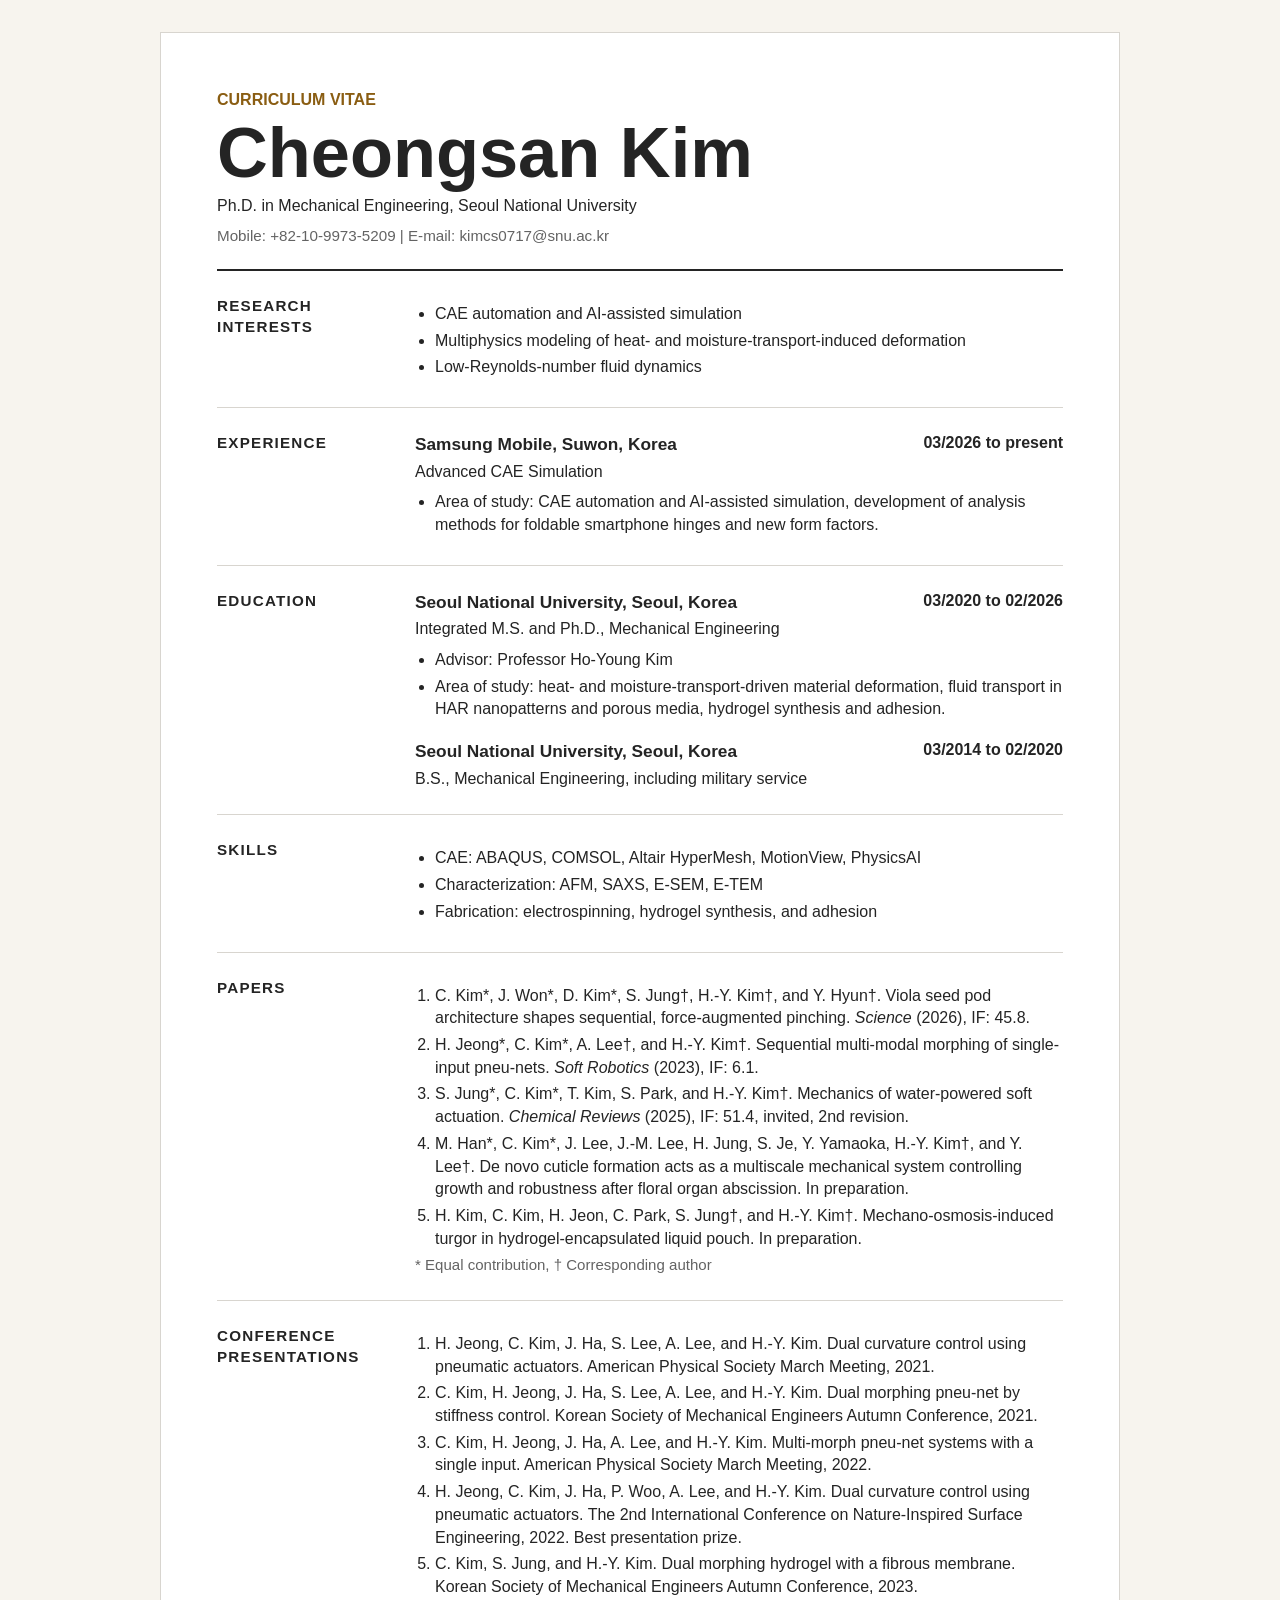
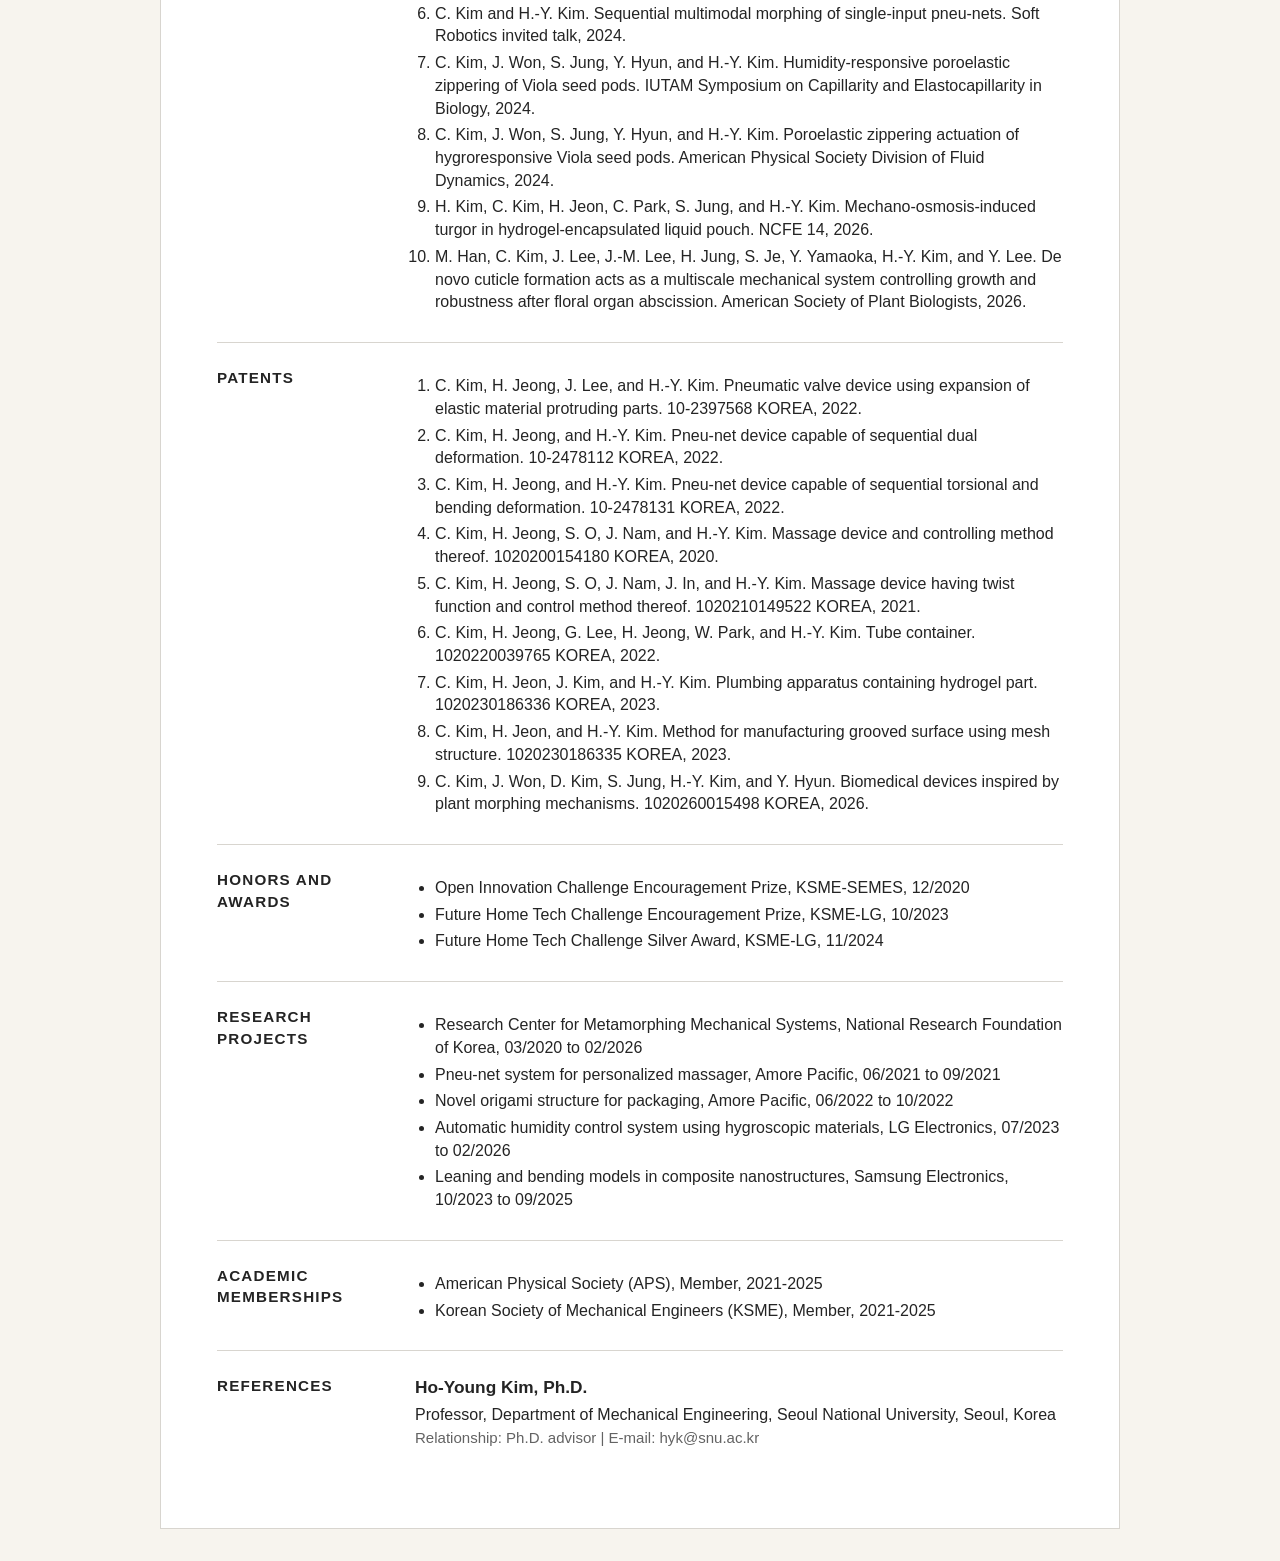
==== cv.html @ 4ffe712f "Add sidebar CV link" ====
<!DOCTYPE html>
<html lang="en">
  <head>
    <meta charset="UTF-8">
    <meta name="viewport" content="width=device-width, initial-scale=1.0">
    <title>Cheongsan Kim - CV</title>
    <style>
      :root {
        --ink: #242424;
        --muted: #636363;
        --rule: #d8d5cf;
        --accent: #8a5d12;
        --paper: #f7f4ee;
      }

      * {
        box-sizing: border-box;
      }

      body {
        margin: 0;
        color: var(--ink);
        background: var(--paper);
        font-family: Arial, Helvetica, sans-serif;
        line-height: 1.42;
      }

      main {
        width: min(960px, calc(100% - 32px));
        margin: 32px auto;
        padding: clamp(28px, 5vw, 56px);
        background: #fff;
        border: 1px solid var(--rule);
      }

      header {
        display: grid;
        gap: 8px;
        padding-bottom: 22px;
        border-bottom: 2px solid var(--ink);
      }

      h1,
      h2,
      h3,
      p {
        margin: 0;
      }

      h1 {
        font-size: clamp(2.2rem, 6vw, 4.4rem);
        letter-spacing: 0;
        line-height: 0.95;
      }

      .subtitle {
        color: var(--accent);
        font-size: 1rem;
        font-weight: 800;
        text-transform: uppercase;
      }

      .contact {
        color: var(--muted);
        font-size: 0.95rem;
      }

      section {
        display: grid;
        grid-template-columns: 170px 1fr;
        gap: 28px;
        padding: 24px 0;
        border-bottom: 1px solid var(--rule);
      }

      section:last-child {
        border-bottom: 0;
      }

      h2 {
        font-size: 0.95rem;
        font-weight: 800;
        letter-spacing: 0.08em;
        text-transform: uppercase;
      }

      h3 {
        font-size: 1.08rem;
        margin-bottom: 4px;
      }

      .entry {
        margin-bottom: 18px;
      }

      .entry:last-child {
        margin-bottom: 0;
      }

      .meta,
      .note {
        color: var(--muted);
        font-size: 0.94rem;
      }

      .line {
        display: flex;
        justify-content: space-between;
        gap: 20px;
      }

      ul,
      ol {
        margin: 8px 0 0;
        padding-left: 20px;
      }

      li {
        margin: 4px 0;
      }

      @media (max-width: 720px) {
        main {
          margin: 0;
          width: 100%;
          padding: 24px;
          border-width: 0;
        }

        section {
          grid-template-columns: 1fr;
          gap: 10px;
        }

        .line {
          display: grid;
          gap: 2px;
        }
      }
    </style>
  </head>
  <body>
    <main>
      <header>
        <p class="subtitle">Curriculum Vitae</p>
        <h1>Cheongsan Kim</h1>
        <p>Ph.D. in Mechanical Engineering, Seoul National University</p>
        <p class="contact">Mobile: +82-10-9973-5209 | E-mail: kimcs0717@snu.ac.kr</p>
      </header>

      <section>
        <h2>Research Interests</h2>
        <div>
          <ul>
            <li>CAE automation and AI-assisted simulation</li>
            <li>Multiphysics modeling of heat- and moisture-transport-induced deformation</li>
            <li>Low-Reynolds-number fluid dynamics</li>
          </ul>
        </div>
      </section>

      <section>
        <h2>Experience</h2>
        <div class="entry">
          <div class="line">
            <h3>Samsung Mobile, Suwon, Korea</h3>
            <strong>03/2026 to present</strong>
          </div>
          <p>Advanced CAE Simulation</p>
          <ul>
            <li>Area of study: CAE automation and AI-assisted simulation, development of analysis methods for foldable smartphone hinges and new form factors.</li>
          </ul>
        </div>
      </section>

      <section>
        <h2>Education</h2>
        <div>
          <div class="entry">
            <div class="line">
              <h3>Seoul National University, Seoul, Korea</h3>
              <strong>03/2020 to 02/2026</strong>
            </div>
            <p>Integrated M.S. and Ph.D., Mechanical Engineering</p>
            <ul>
              <li>Advisor: Professor Ho-Young Kim</li>
              <li>Area of study: heat- and moisture-transport-driven material deformation, fluid transport in HAR nanopatterns and porous media, hydrogel synthesis and adhesion.</li>
            </ul>
          </div>
          <div class="entry">
            <div class="line">
              <h3>Seoul National University, Seoul, Korea</h3>
              <strong>03/2014 to 02/2020</strong>
            </div>
            <p>B.S., Mechanical Engineering, including military service</p>
          </div>
        </div>
      </section>

      <section>
        <h2>Skills</h2>
        <div>
          <ul>
            <li>CAE: ABAQUS, COMSOL, Altair HyperMesh, MotionView, PhysicsAI</li>
            <li>Characterization: AFM, SAXS, E-SEM, E-TEM</li>
            <li>Fabrication: electrospinning, hydrogel synthesis, and adhesion</li>
          </ul>
        </div>
      </section>

      <section>
        <h2>Papers</h2>
        <div>
          <ol>
            <li>C. Kim*, J. Won*, D. Kim*, S. Jung†, H.-Y. Kim†, and Y. Hyun†. Viola seed pod architecture shapes sequential, force-augmented pinching. <em>Science</em> (2026), IF: 45.8.</li>
            <li>H. Jeong*, C. Kim*, A. Lee†, and H.-Y. Kim†. Sequential multi-modal morphing of single-input pneu-nets. <em>Soft Robotics</em> (2023), IF: 6.1.</li>
            <li>S. Jung*, C. Kim*, T. Kim, S. Park, and H.-Y. Kim†. Mechanics of water-powered soft actuation. <em>Chemical Reviews</em> (2025), IF: 51.4, invited, 2nd revision.</li>
            <li>M. Han*, C. Kim*, J. Lee, J.-M. Lee, H. Jung, S. Je, Y. Yamaoka, H.-Y. Kim†, and Y. Lee†. De novo cuticle formation acts as a multiscale mechanical system controlling growth and robustness after floral organ abscission. In preparation.</li>
            <li>H. Kim, C. Kim, H. Jeon, C. Park, S. Jung†, and H.-Y. Kim†. Mechano-osmosis-induced turgor in hydrogel-encapsulated liquid pouch. In preparation.</li>
          </ol>
          <p class="note">* Equal contribution, † Corresponding author</p>
        </div>
      </section>

      <section>
        <h2>Conference Presentations</h2>
        <div>
          <ol>
            <li>H. Jeong, C. Kim, J. Ha, S. Lee, A. Lee, and H.-Y. Kim. Dual curvature control using pneumatic actuators. American Physical Society March Meeting, 2021.</li>
            <li>C. Kim, H. Jeong, J. Ha, S. Lee, A. Lee, and H.-Y. Kim. Dual morphing pneu-net by stiffness control. Korean Society of Mechanical Engineers Autumn Conference, 2021.</li>
            <li>C. Kim, H. Jeong, J. Ha, A. Lee, and H.-Y. Kim. Multi-morph pneu-net systems with a single input. American Physical Society March Meeting, 2022.</li>
            <li>H. Jeong, C. Kim, J. Ha, P. Woo, A. Lee, and H.-Y. Kim. Dual curvature control using pneumatic actuators. The 2nd International Conference on Nature-Inspired Surface Engineering, 2022. Best presentation prize.</li>
            <li>C. Kim, S. Jung, and H.-Y. Kim. Dual morphing hydrogel with a fibrous membrane. Korean Society of Mechanical Engineers Autumn Conference, 2023.</li>
            <li>C. Kim and H.-Y. Kim. Sequential multimodal morphing of single-input pneu-nets. Soft Robotics invited talk, 2024.</li>
            <li>C. Kim, J. Won, S. Jung, Y. Hyun, and H.-Y. Kim. Humidity-responsive poroelastic zippering of Viola seed pods. IUTAM Symposium on Capillarity and Elastocapillarity in Biology, 2024.</li>
            <li>C. Kim, J. Won, S. Jung, Y. Hyun, and H.-Y. Kim. Poroelastic zippering actuation of hygroresponsive Viola seed pods. American Physical Society Division of Fluid Dynamics, 2024.</li>
            <li>H. Kim, C. Kim, H. Jeon, C. Park, S. Jung, and H.-Y. Kim. Mechano-osmosis-induced turgor in hydrogel-encapsulated liquid pouch. NCFE 14, 2026.</li>
            <li>M. Han, C. Kim, J. Lee, J.-M. Lee, H. Jung, S. Je, Y. Yamaoka, H.-Y. Kim, and Y. Lee. De novo cuticle formation acts as a multiscale mechanical system controlling growth and robustness after floral organ abscission. American Society of Plant Biologists, 2026.</li>
          </ol>
        </div>
      </section>

      <section>
        <h2>Patents</h2>
        <div>
          <ol>
            <li>C. Kim, H. Jeong, J. Lee, and H.-Y. Kim. Pneumatic valve device using expansion of elastic material protruding parts. 10-2397568 KOREA, 2022.</li>
            <li>C. Kim, H. Jeong, and H.-Y. Kim. Pneu-net device capable of sequential dual deformation. 10-2478112 KOREA, 2022.</li>
            <li>C. Kim, H. Jeong, and H.-Y. Kim. Pneu-net device capable of sequential torsional and bending deformation. 10-2478131 KOREA, 2022.</li>
            <li>C. Kim, H. Jeong, S. O, J. Nam, and H.-Y. Kim. Massage device and controlling method thereof. 1020200154180 KOREA, 2020.</li>
            <li>C. Kim, H. Jeong, S. O, J. Nam, J. In, and H.-Y. Kim. Massage device having twist function and control method thereof. 1020210149522 KOREA, 2021.</li>
            <li>C. Kim, H. Jeong, G. Lee, H. Jeong, W. Park, and H.-Y. Kim. Tube container. 1020220039765 KOREA, 2022.</li>
            <li>C. Kim, H. Jeon, J. Kim, and H.-Y. Kim. Plumbing apparatus containing hydrogel part. 1020230186336 KOREA, 2023.</li>
            <li>C. Kim, H. Jeon, and H.-Y. Kim. Method for manufacturing grooved surface using mesh structure. 1020230186335 KOREA, 2023.</li>
            <li>C. Kim, J. Won, D. Kim, S. Jung, H.-Y. Kim, and Y. Hyun. Biomedical devices inspired by plant morphing mechanisms. 1020260015498 KOREA, 2026.</li>
          </ol>
        </div>
      </section>

      <section>
        <h2>Honors and Awards</h2>
        <div>
          <ul>
            <li>Open Innovation Challenge Encouragement Prize, KSME-SEMES, 12/2020</li>
            <li>Future Home Tech Challenge Encouragement Prize, KSME-LG, 10/2023</li>
            <li>Future Home Tech Challenge Silver Award, KSME-LG, 11/2024</li>
          </ul>
        </div>
      </section>

      <section>
        <h2>Research Projects</h2>
        <div>
          <ul>
            <li>Research Center for Metamorphing Mechanical Systems, National Research Foundation of Korea, 03/2020 to 02/2026</li>
            <li>Pneu-net system for personalized massager, Amore Pacific, 06/2021 to 09/2021</li>
            <li>Novel origami structure for packaging, Amore Pacific, 06/2022 to 10/2022</li>
            <li>Automatic humidity control system using hygroscopic materials, LG Electronics, 07/2023 to 02/2026</li>
            <li>Leaning and bending models in composite nanostructures, Samsung Electronics, 10/2023 to 09/2025</li>
          </ul>
        </div>
      </section>

      <section>
        <h2>Academic Memberships</h2>
        <div>
          <ul>
            <li>American Physical Society (APS), Member, 2021-2025</li>
            <li>Korean Society of Mechanical Engineers (KSME), Member, 2021-2025</li>
          </ul>
        </div>
      </section>

      <section>
        <h2>References</h2>
        <div>
          <h3>Ho-Young Kim, Ph.D.</h3>
          <p>Professor, Department of Mechanical Engineering, Seoul National University, Seoul, Korea</p>
          <p class="meta">Relationship: Ph.D. advisor | E-mail: hyk@snu.ac.kr</p>
        </div>
      </section>
    </main>
  </body>
</html>
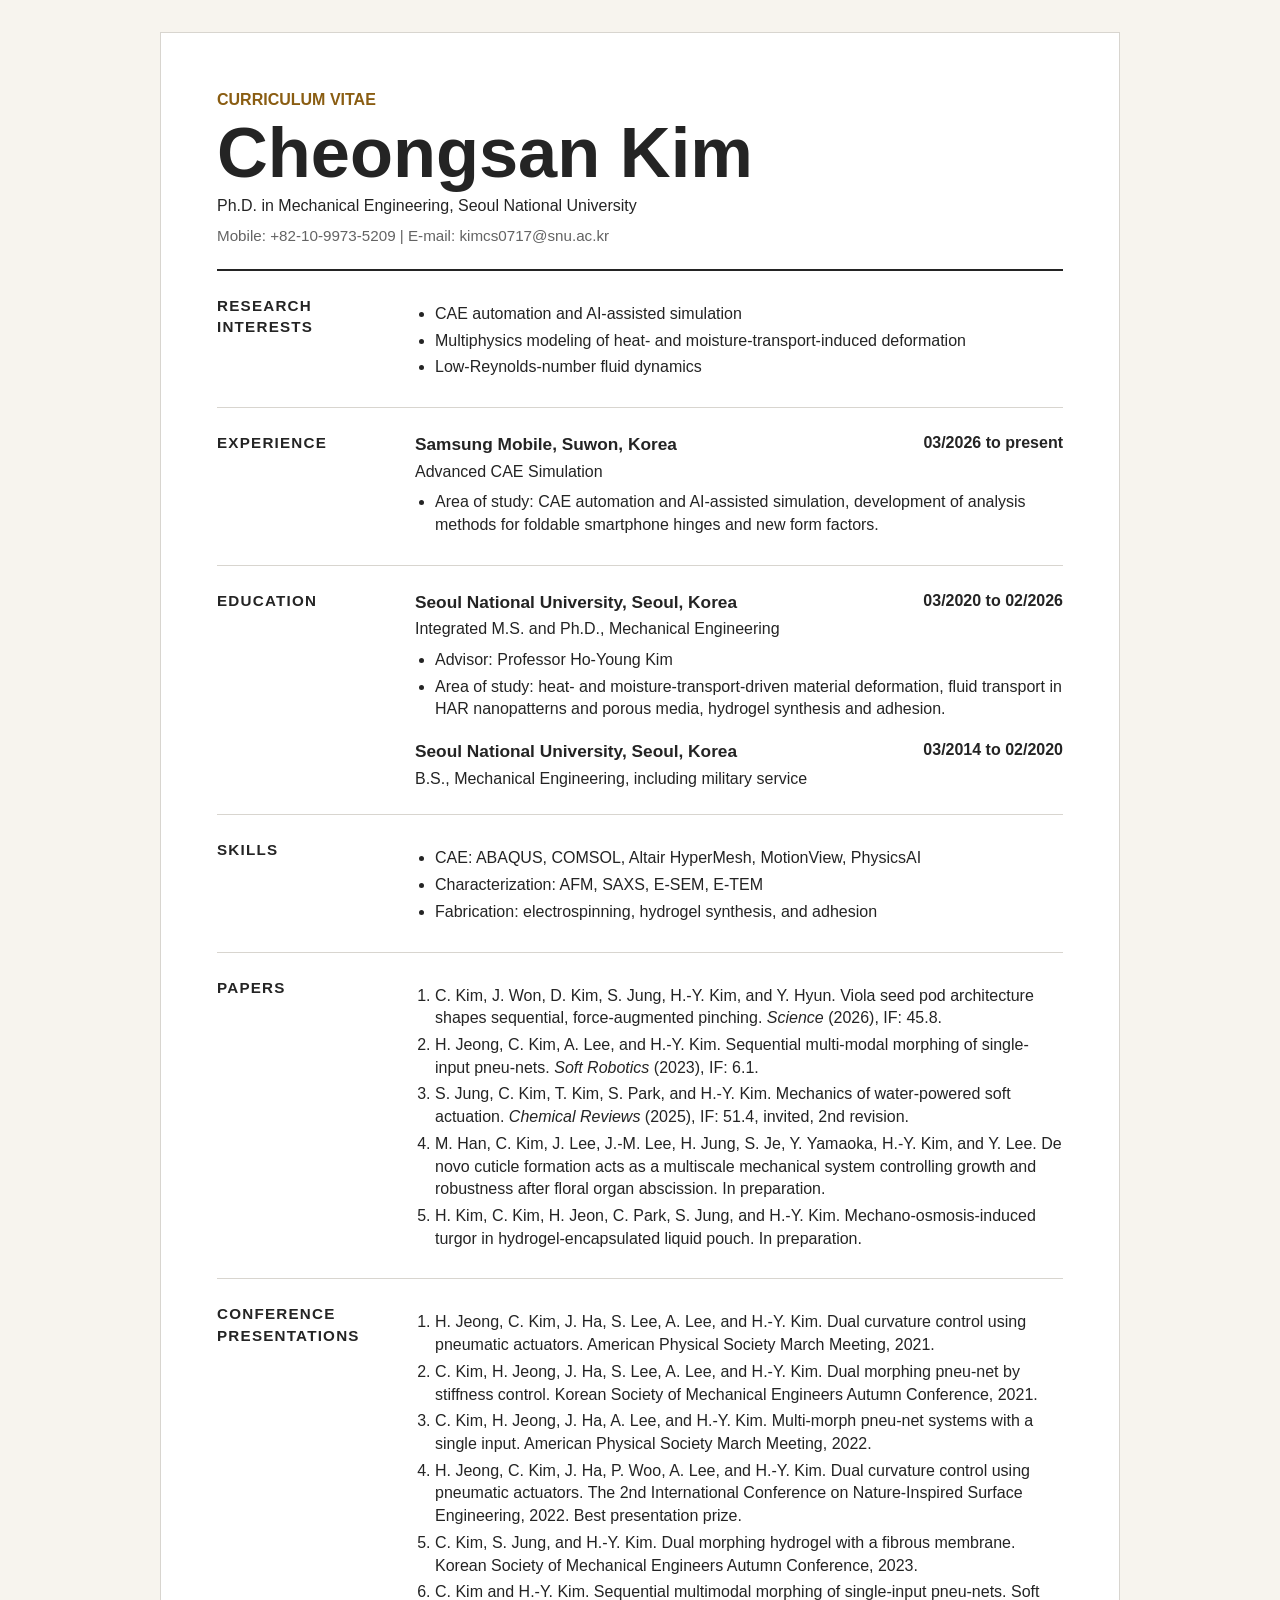
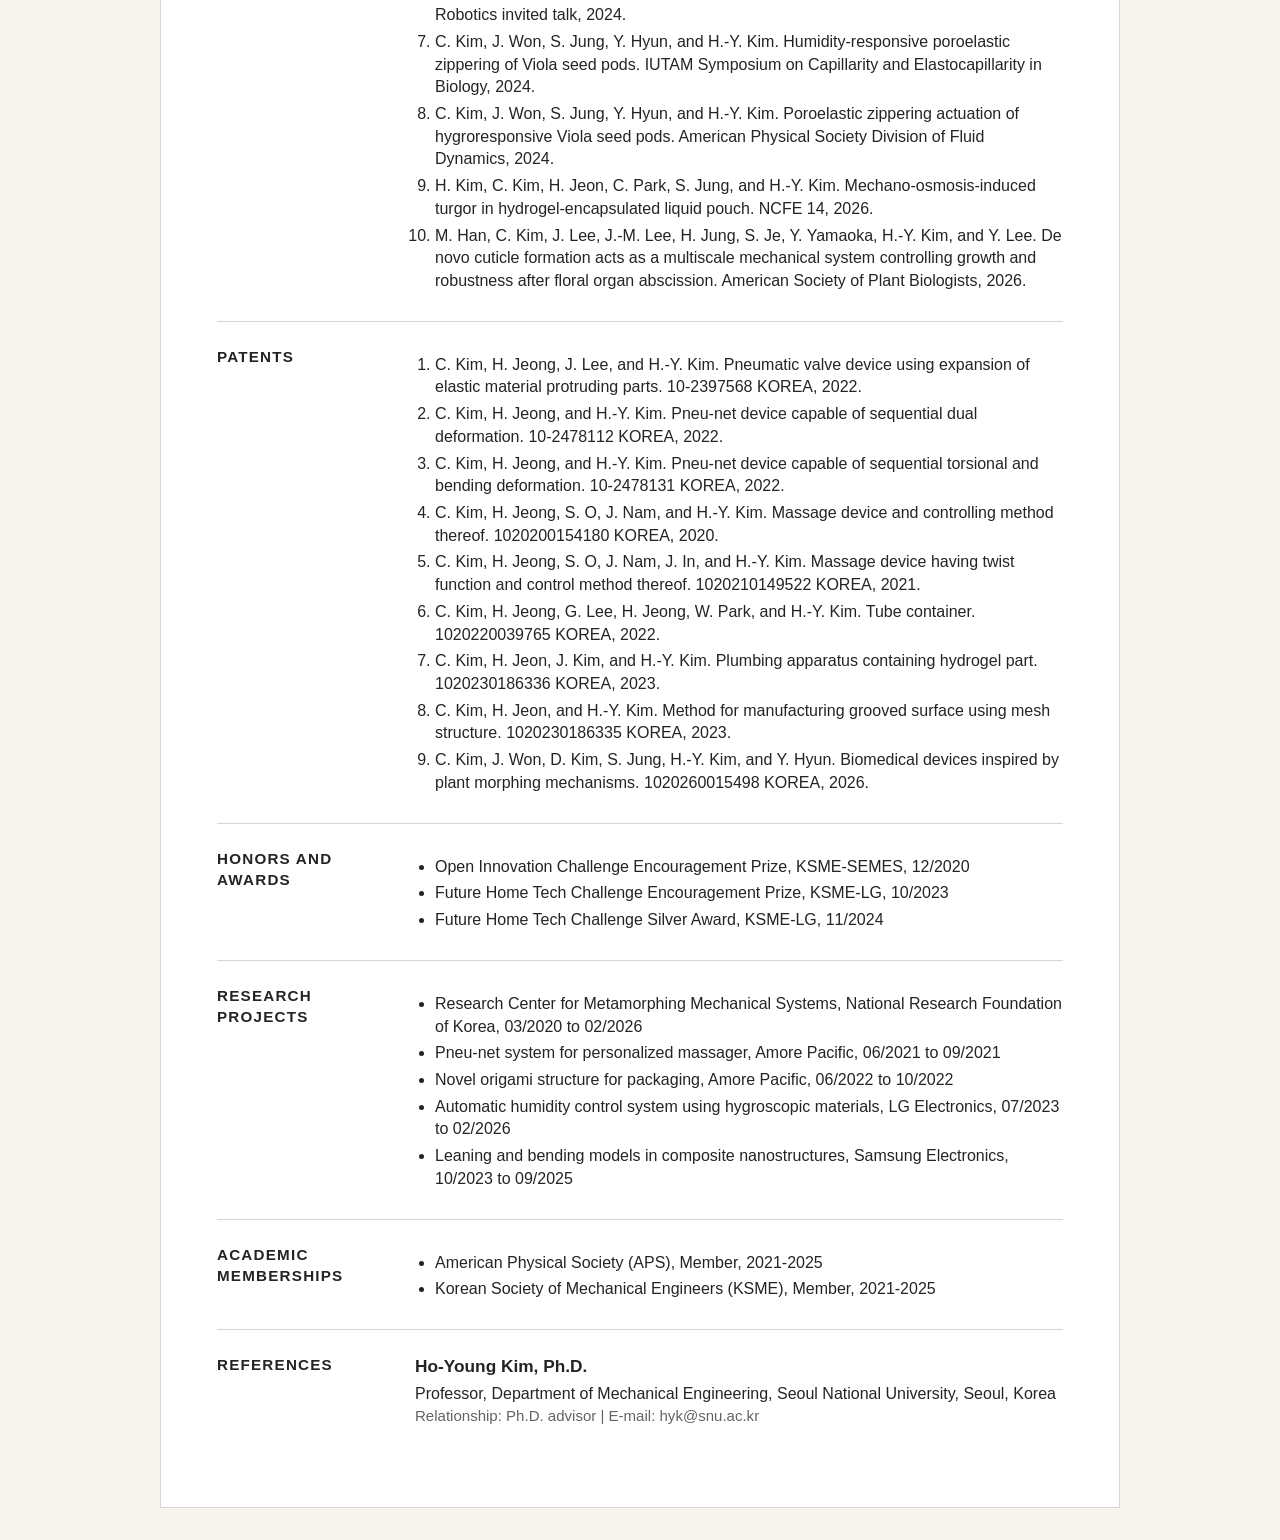
==== commit 0b3f11b9: "Simplify author listings" ====
--- a/cv.html
+++ b/cv.html
@@ -212,13 +212,12 @@
         <h2>Papers</h2>
         <div>
           <ol>
-            <li>C. Kim*, J. Won*, D. Kim*, S. Jung†, H.-Y. Kim†, and Y. Hyun†. Viola seed pod architecture shapes sequential, force-augmented pinching. <em>Science</em> (2026), IF: 45.8.</li>
-            <li>H. Jeong*, C. Kim*, A. Lee†, and H.-Y. Kim†. Sequential multi-modal morphing of single-input pneu-nets. <em>Soft Robotics</em> (2023), IF: 6.1.</li>
-            <li>S. Jung*, C. Kim*, T. Kim, S. Park, and H.-Y. Kim†. Mechanics of water-powered soft actuation. <em>Chemical Reviews</em> (2025), IF: 51.4, invited, 2nd revision.</li>
-            <li>M. Han*, C. Kim*, J. Lee, J.-M. Lee, H. Jung, S. Je, Y. Yamaoka, H.-Y. Kim†, and Y. Lee†. De novo cuticle formation acts as a multiscale mechanical system controlling growth and robustness after floral organ abscission. In preparation.</li>
-            <li>H. Kim, C. Kim, H. Jeon, C. Park, S. Jung†, and H.-Y. Kim†. Mechano-osmosis-induced turgor in hydrogel-encapsulated liquid pouch. In preparation.</li>
+            <li>C. Kim, J. Won, D. Kim, S. Jung, H.-Y. Kim, and Y. Hyun. Viola seed pod architecture shapes sequential, force-augmented pinching. <em>Science</em> (2026), IF: 45.8.</li>
+            <li>H. Jeong, C. Kim, A. Lee, and H.-Y. Kim. Sequential multi-modal morphing of single-input pneu-nets. <em>Soft Robotics</em> (2023), IF: 6.1.</li>
+            <li>S. Jung, C. Kim, T. Kim, S. Park, and H.-Y. Kim. Mechanics of water-powered soft actuation. <em>Chemical Reviews</em> (2025), IF: 51.4, invited, 2nd revision.</li>
+            <li>M. Han, C. Kim, J. Lee, J.-M. Lee, H. Jung, S. Je, Y. Yamaoka, H.-Y. Kim, and Y. Lee. De novo cuticle formation acts as a multiscale mechanical system controlling growth and robustness after floral organ abscission. In preparation.</li>
+            <li>H. Kim, C. Kim, H. Jeon, C. Park, S. Jung, and H.-Y. Kim. Mechano-osmosis-induced turgor in hydrogel-encapsulated liquid pouch. In preparation.</li>
           </ol>
-          <p class="note">* Equal contribution, † Corresponding author</p>
         </div>
       </section>
 
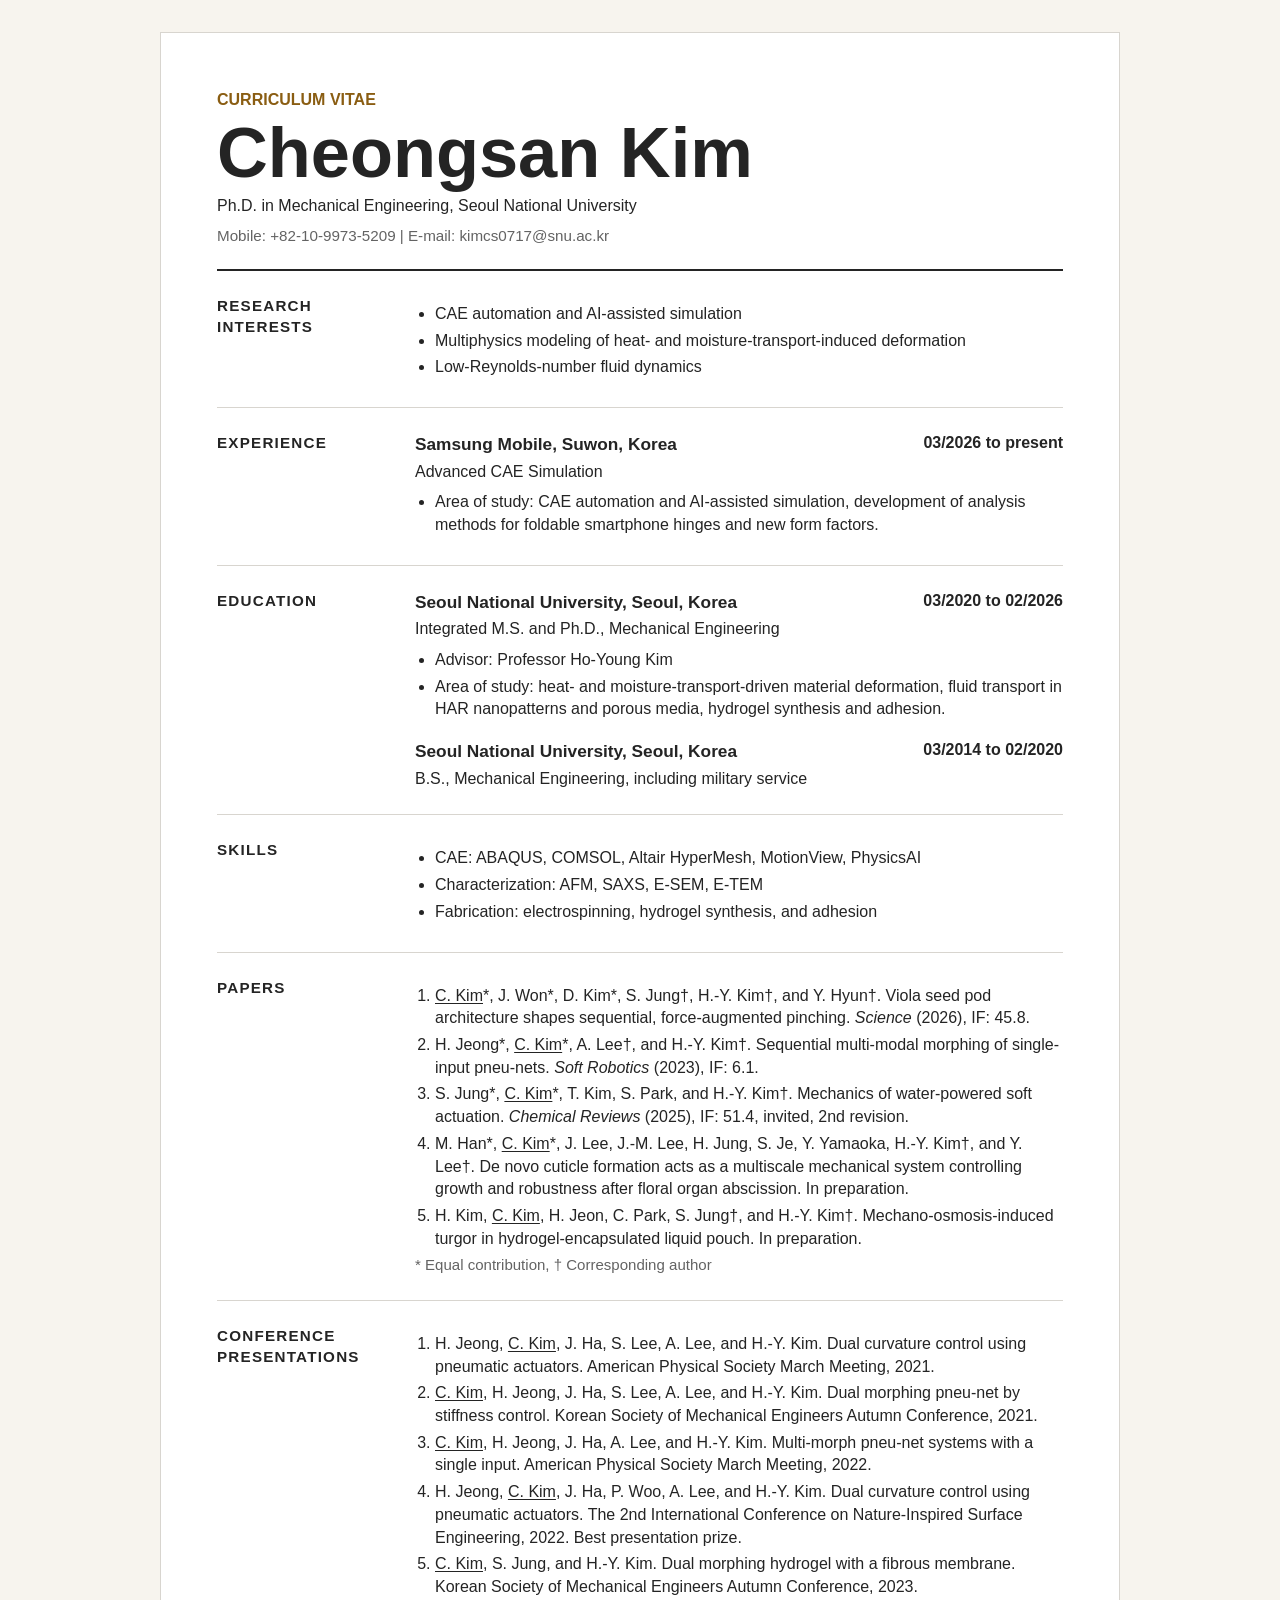
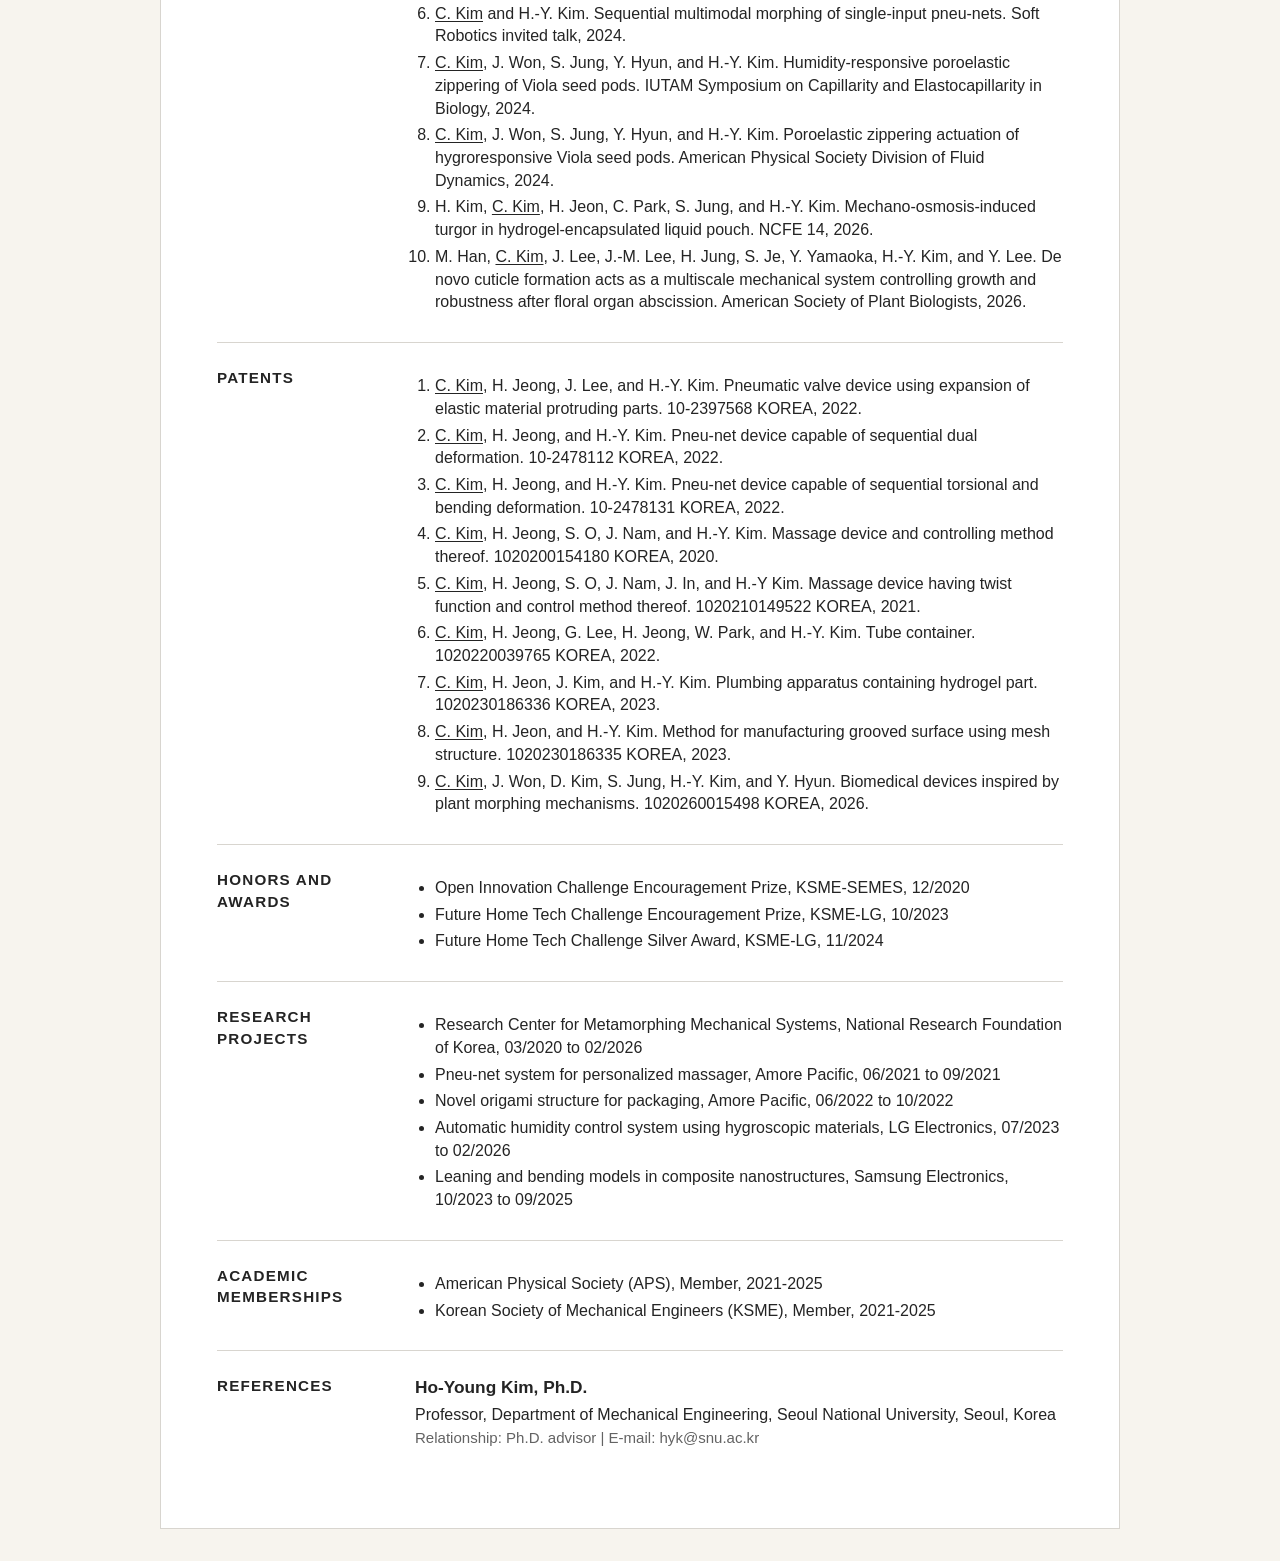
==== commit 4015b1a9: "Restore CV author markers" ====
--- a/cv.html
+++ b/cv.html
@@ -101,6 +101,12 @@
       .note {
         color: var(--muted);
         font-size: 0.94rem;
+      }
+
+      .own-name {
+        text-decoration: underline;
+        text-underline-offset: 2px;
+        text-decoration-thickness: 1px;
       }
 
       .line {
@@ -212,12 +218,13 @@
         <h2>Papers</h2>
         <div>
           <ol>
-            <li>C. Kim, J. Won, D. Kim, S. Jung, H.-Y. Kim, and Y. Hyun. Viola seed pod architecture shapes sequential, force-augmented pinching. <em>Science</em> (2026), IF: 45.8.</li>
-            <li>H. Jeong, C. Kim, A. Lee, and H.-Y. Kim. Sequential multi-modal morphing of single-input pneu-nets. <em>Soft Robotics</em> (2023), IF: 6.1.</li>
-            <li>S. Jung, C. Kim, T. Kim, S. Park, and H.-Y. Kim. Mechanics of water-powered soft actuation. <em>Chemical Reviews</em> (2025), IF: 51.4, invited, 2nd revision.</li>
-            <li>M. Han, C. Kim, J. Lee, J.-M. Lee, H. Jung, S. Je, Y. Yamaoka, H.-Y. Kim, and Y. Lee. De novo cuticle formation acts as a multiscale mechanical system controlling growth and robustness after floral organ abscission. In preparation.</li>
-            <li>H. Kim, C. Kim, H. Jeon, C. Park, S. Jung, and H.-Y. Kim. Mechano-osmosis-induced turgor in hydrogel-encapsulated liquid pouch. In preparation.</li>
+            <li><span class="own-name">C. Kim</span>*, J. Won*, D. Kim*, S. Jung&dagger;, H.-Y. Kim&dagger;, and Y. Hyun&dagger;. Viola seed pod architecture shapes sequential, force-augmented pinching. <em>Science</em> (2026), IF: 45.8.</li>
+            <li>H. Jeong*, <span class="own-name">C. Kim</span>*, A. Lee&dagger;, and H.-Y. Kim&dagger;. Sequential multi-modal morphing of single-input pneu-nets. <em>Soft Robotics</em> (2023), IF: 6.1.</li>
+            <li>S. Jung*, <span class="own-name">C. Kim</span>*, T. Kim, S. Park, and H.-Y. Kim&dagger;. Mechanics of water-powered soft actuation. <em>Chemical Reviews</em> (2025), IF: 51.4, invited, 2nd revision.</li>
+            <li>M. Han*, <span class="own-name">C. Kim</span>*, J. Lee, J.-M. Lee, H. Jung, S. Je, Y. Yamaoka, H.-Y. Kim&dagger;, and Y. Lee&dagger;. De novo cuticle formation acts as a multiscale mechanical system controlling growth and robustness after floral organ abscission. In preparation.</li>
+            <li>H. Kim, <span class="own-name">C. Kim</span>, H. Jeon, C. Park, S. Jung&dagger;, and H.-Y. Kim&dagger;. Mechano-osmosis-induced turgor in hydrogel-encapsulated liquid pouch. In preparation.</li>
           </ol>
+          <p class="note">* Equal contribution, &dagger; Corresponding author</p>
         </div>
       </section>
 
@@ -225,16 +232,16 @@
         <h2>Conference Presentations</h2>
         <div>
           <ol>
-            <li>H. Jeong, C. Kim, J. Ha, S. Lee, A. Lee, and H.-Y. Kim. Dual curvature control using pneumatic actuators. American Physical Society March Meeting, 2021.</li>
-            <li>C. Kim, H. Jeong, J. Ha, S. Lee, A. Lee, and H.-Y. Kim. Dual morphing pneu-net by stiffness control. Korean Society of Mechanical Engineers Autumn Conference, 2021.</li>
-            <li>C. Kim, H. Jeong, J. Ha, A. Lee, and H.-Y. Kim. Multi-morph pneu-net systems with a single input. American Physical Society March Meeting, 2022.</li>
-            <li>H. Jeong, C. Kim, J. Ha, P. Woo, A. Lee, and H.-Y. Kim. Dual curvature control using pneumatic actuators. The 2nd International Conference on Nature-Inspired Surface Engineering, 2022. Best presentation prize.</li>
-            <li>C. Kim, S. Jung, and H.-Y. Kim. Dual morphing hydrogel with a fibrous membrane. Korean Society of Mechanical Engineers Autumn Conference, 2023.</li>
-            <li>C. Kim and H.-Y. Kim. Sequential multimodal morphing of single-input pneu-nets. Soft Robotics invited talk, 2024.</li>
-            <li>C. Kim, J. Won, S. Jung, Y. Hyun, and H.-Y. Kim. Humidity-responsive poroelastic zippering of Viola seed pods. IUTAM Symposium on Capillarity and Elastocapillarity in Biology, 2024.</li>
-            <li>C. Kim, J. Won, S. Jung, Y. Hyun, and H.-Y. Kim. Poroelastic zippering actuation of hygroresponsive Viola seed pods. American Physical Society Division of Fluid Dynamics, 2024.</li>
-            <li>H. Kim, C. Kim, H. Jeon, C. Park, S. Jung, and H.-Y. Kim. Mechano-osmosis-induced turgor in hydrogel-encapsulated liquid pouch. NCFE 14, 2026.</li>
-            <li>M. Han, C. Kim, J. Lee, J.-M. Lee, H. Jung, S. Je, Y. Yamaoka, H.-Y. Kim, and Y. Lee. De novo cuticle formation acts as a multiscale mechanical system controlling growth and robustness after floral organ abscission. American Society of Plant Biologists, 2026.</li>
+            <li>H. Jeong, <span class="own-name">C. Kim</span>, J. Ha, S. Lee, A. Lee, and H.-Y. Kim. Dual curvature control using pneumatic actuators. American Physical Society March Meeting, 2021.</li>
+            <li><span class="own-name">C. Kim</span>, H. Jeong, J. Ha, S. Lee, A. Lee, and H.-Y. Kim. Dual morphing pneu-net by stiffness control. Korean Society of Mechanical Engineers Autumn Conference, 2021.</li>
+            <li><span class="own-name">C. Kim</span>, H. Jeong, J. Ha, A. Lee, and H.-Y. Kim. Multi-morph pneu-net systems with a single input. American Physical Society March Meeting, 2022.</li>
+            <li>H. Jeong, <span class="own-name">C. Kim</span>, J. Ha, P. Woo, A. Lee, and H.-Y. Kim. Dual curvature control using pneumatic actuators. The 2nd International Conference on Nature-Inspired Surface Engineering, 2022. Best presentation prize.</li>
+            <li><span class="own-name">C. Kim</span>, S. Jung, and H.-Y. Kim. Dual morphing hydrogel with a fibrous membrane. Korean Society of Mechanical Engineers Autumn Conference, 2023.</li>
+            <li><span class="own-name">C. Kim</span> and H.-Y. Kim. Sequential multimodal morphing of single-input pneu-nets. Soft Robotics invited talk, 2024.</li>
+            <li><span class="own-name">C. Kim</span>, J. Won, S. Jung, Y. Hyun, and H.-Y. Kim. Humidity-responsive poroelastic zippering of Viola seed pods. IUTAM Symposium on Capillarity and Elastocapillarity in Biology, 2024.</li>
+            <li><span class="own-name">C. Kim</span>, J. Won, S. Jung, Y. Hyun, and H.-Y. Kim. Poroelastic zippering actuation of hygroresponsive Viola seed pods. American Physical Society Division of Fluid Dynamics, 2024.</li>
+            <li>H. Kim, <span class="own-name">C. Kim</span>, H. Jeon, C. Park, S. Jung, and H.-Y. Kim. Mechano-osmosis-induced turgor in hydrogel-encapsulated liquid pouch. NCFE 14, 2026.</li>
+            <li>M. Han, <span class="own-name">C. Kim</span>, J. Lee, J.-M. Lee, H. Jung, S. Je, Y. Yamaoka, H.-Y. Kim, and Y. Lee. De novo cuticle formation acts as a multiscale mechanical system controlling growth and robustness after floral organ abscission. American Society of Plant Biologists, 2026.</li>
           </ol>
         </div>
       </section>
@@ -243,15 +250,15 @@
         <h2>Patents</h2>
         <div>
           <ol>
-            <li>C. Kim, H. Jeong, J. Lee, and H.-Y. Kim. Pneumatic valve device using expansion of elastic material protruding parts. 10-2397568 KOREA, 2022.</li>
-            <li>C. Kim, H. Jeong, and H.-Y. Kim. Pneu-net device capable of sequential dual deformation. 10-2478112 KOREA, 2022.</li>
-            <li>C. Kim, H. Jeong, and H.-Y. Kim. Pneu-net device capable of sequential torsional and bending deformation. 10-2478131 KOREA, 2022.</li>
-            <li>C. Kim, H. Jeong, S. O, J. Nam, and H.-Y. Kim. Massage device and controlling method thereof. 1020200154180 KOREA, 2020.</li>
-            <li>C. Kim, H. Jeong, S. O, J. Nam, J. In, and H.-Y. Kim. Massage device having twist function and control method thereof. 1020210149522 KOREA, 2021.</li>
-            <li>C. Kim, H. Jeong, G. Lee, H. Jeong, W. Park, and H.-Y. Kim. Tube container. 1020220039765 KOREA, 2022.</li>
-            <li>C. Kim, H. Jeon, J. Kim, and H.-Y. Kim. Plumbing apparatus containing hydrogel part. 1020230186336 KOREA, 2023.</li>
-            <li>C. Kim, H. Jeon, and H.-Y. Kim. Method for manufacturing grooved surface using mesh structure. 1020230186335 KOREA, 2023.</li>
-            <li>C. Kim, J. Won, D. Kim, S. Jung, H.-Y. Kim, and Y. Hyun. Biomedical devices inspired by plant morphing mechanisms. 1020260015498 KOREA, 2026.</li>
+            <li><span class="own-name">C. Kim</span>, H. Jeong, J. Lee, and H.-Y. Kim. Pneumatic valve device using expansion of elastic material protruding parts. 10-2397568 KOREA, 2022.</li>
+            <li><span class="own-name">C. Kim</span>, H. Jeong, and H.-Y. Kim. Pneu-net device capable of sequential dual deformation. 10-2478112 KOREA, 2022.</li>
+            <li><span class="own-name">C. Kim</span>, H. Jeong, and H.-Y. Kim. Pneu-net device capable of sequential torsional and bending deformation. 10-2478131 KOREA, 2022.</li>
+            <li><span class="own-name">C. Kim</span>, H. Jeong, S. O, J. Nam, and H.-Y. Kim. Massage device and controlling method thereof. 1020200154180 KOREA, 2020.</li>
+            <li><span class="own-name">C. Kim</span>, H. Jeong, S. O, J. Nam, J. In, and H.-Y Kim. Massage device having twist function and control method thereof. 1020210149522 KOREA, 2021.</li>
+            <li><span class="own-name">C. Kim</span>, H. Jeong, G. Lee, H. Jeong, W. Park, and H.-Y. Kim. Tube container. 1020220039765 KOREA, 2022.</li>
+            <li><span class="own-name">C. Kim</span>, H. Jeon, J. Kim, and H.-Y. Kim. Plumbing apparatus containing hydrogel part. 1020230186336 KOREA, 2023.</li>
+            <li><span class="own-name">C. Kim</span>, H. Jeon, and H.-Y. Kim. Method for manufacturing grooved surface using mesh structure. 1020230186335 KOREA, 2023.</li>
+            <li><span class="own-name">C. Kim</span>, J. Won, D. Kim, S. Jung, H.-Y. Kim, and Y. Hyun. Biomedical devices inspired by plant morphing mechanisms. 1020260015498 KOREA, 2026.</li>
           </ol>
         </div>
       </section>
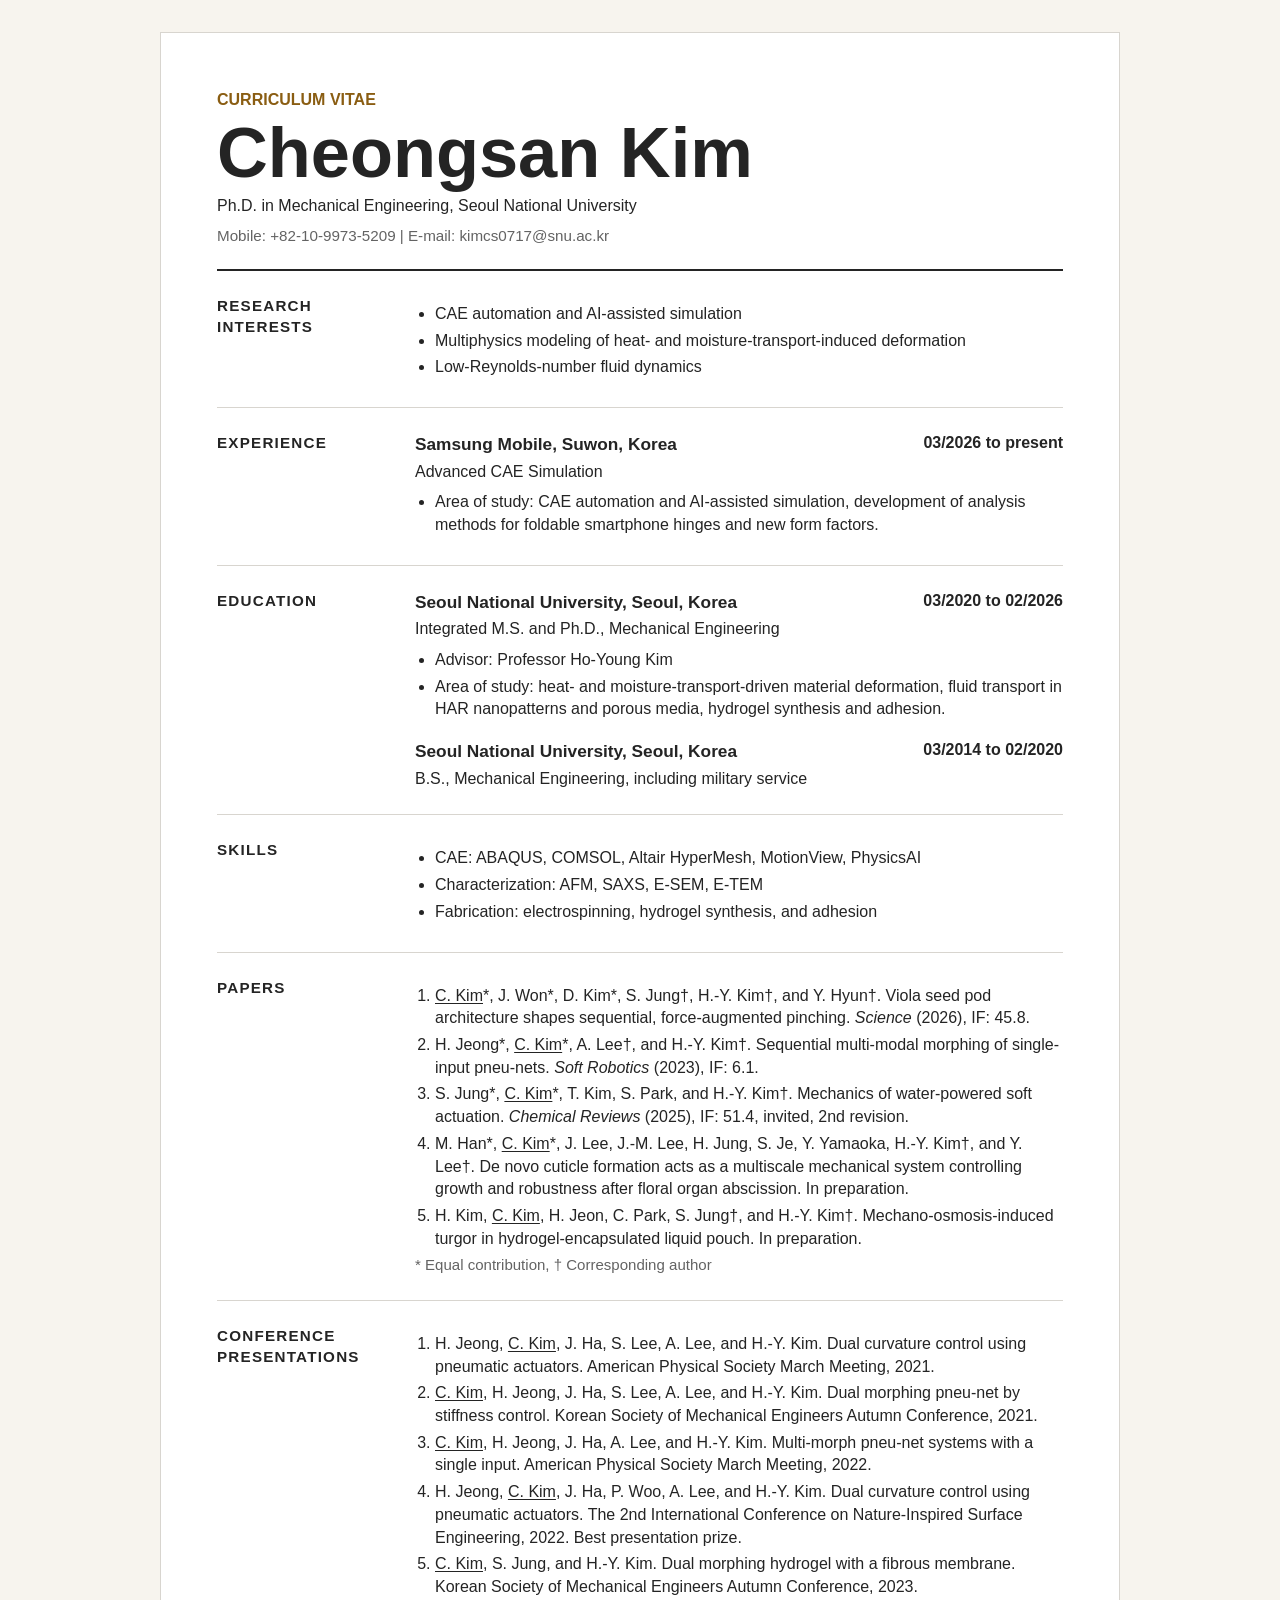
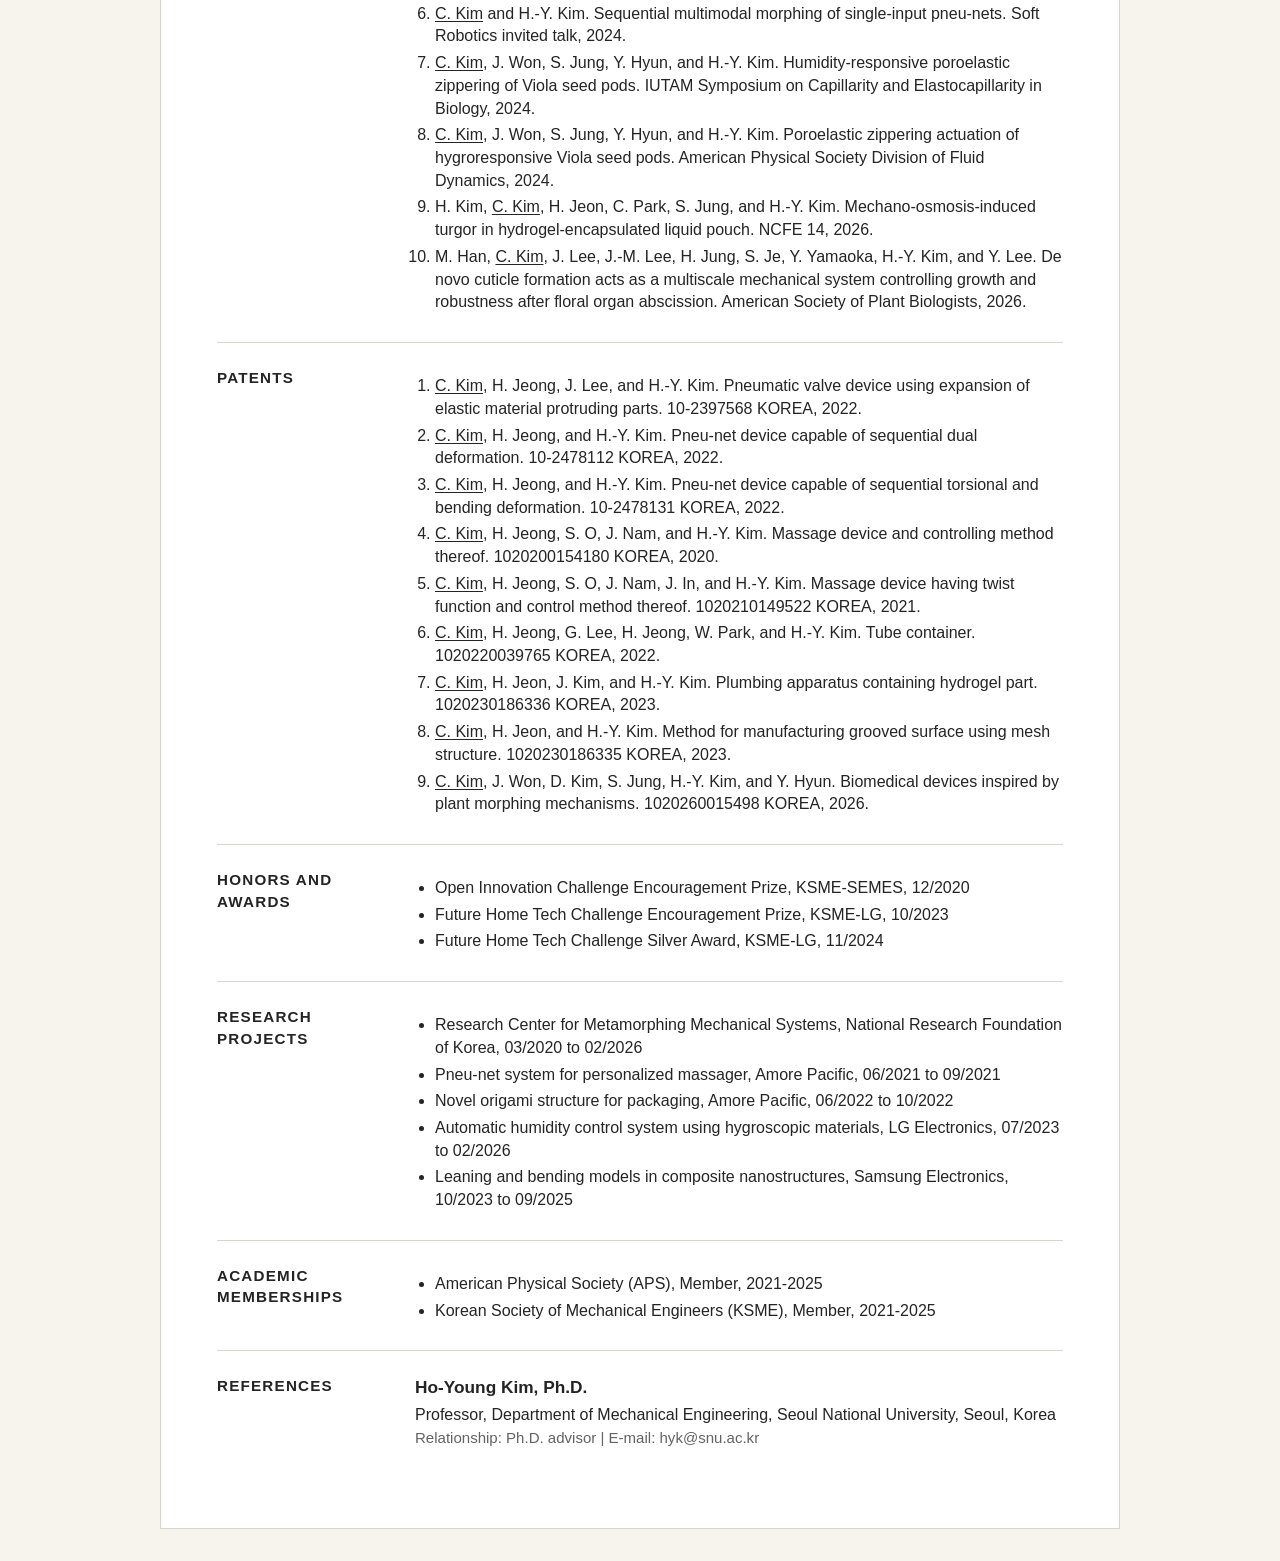
==== commit 9da112cd: "Fix CV author marker deployment" ====
--- a/cv.html
+++ b/cv.html
@@ -254,7 +254,7 @@
             <li><span class="own-name">C. Kim</span>, H. Jeong, and H.-Y. Kim. Pneu-net device capable of sequential dual deformation. 10-2478112 KOREA, 2022.</li>
             <li><span class="own-name">C. Kim</span>, H. Jeong, and H.-Y. Kim. Pneu-net device capable of sequential torsional and bending deformation. 10-2478131 KOREA, 2022.</li>
             <li><span class="own-name">C. Kim</span>, H. Jeong, S. O, J. Nam, and H.-Y. Kim. Massage device and controlling method thereof. 1020200154180 KOREA, 2020.</li>
-            <li><span class="own-name">C. Kim</span>, H. Jeong, S. O, J. Nam, J. In, and H.-Y Kim. Massage device having twist function and control method thereof. 1020210149522 KOREA, 2021.</li>
+            <li><span class="own-name">C. Kim</span>, H. Jeong, S. O, J. Nam, J. In, and H.-Y. Kim. Massage device having twist function and control method thereof. 1020210149522 KOREA, 2021.</li>
             <li><span class="own-name">C. Kim</span>, H. Jeong, G. Lee, H. Jeong, W. Park, and H.-Y. Kim. Tube container. 1020220039765 KOREA, 2022.</li>
             <li><span class="own-name">C. Kim</span>, H. Jeon, J. Kim, and H.-Y. Kim. Plumbing apparatus containing hydrogel part. 1020230186336 KOREA, 2023.</li>
             <li><span class="own-name">C. Kim</span>, H. Jeon, and H.-Y. Kim. Method for manufacturing grooved surface using mesh structure. 1020230186335 KOREA, 2023.</li>
